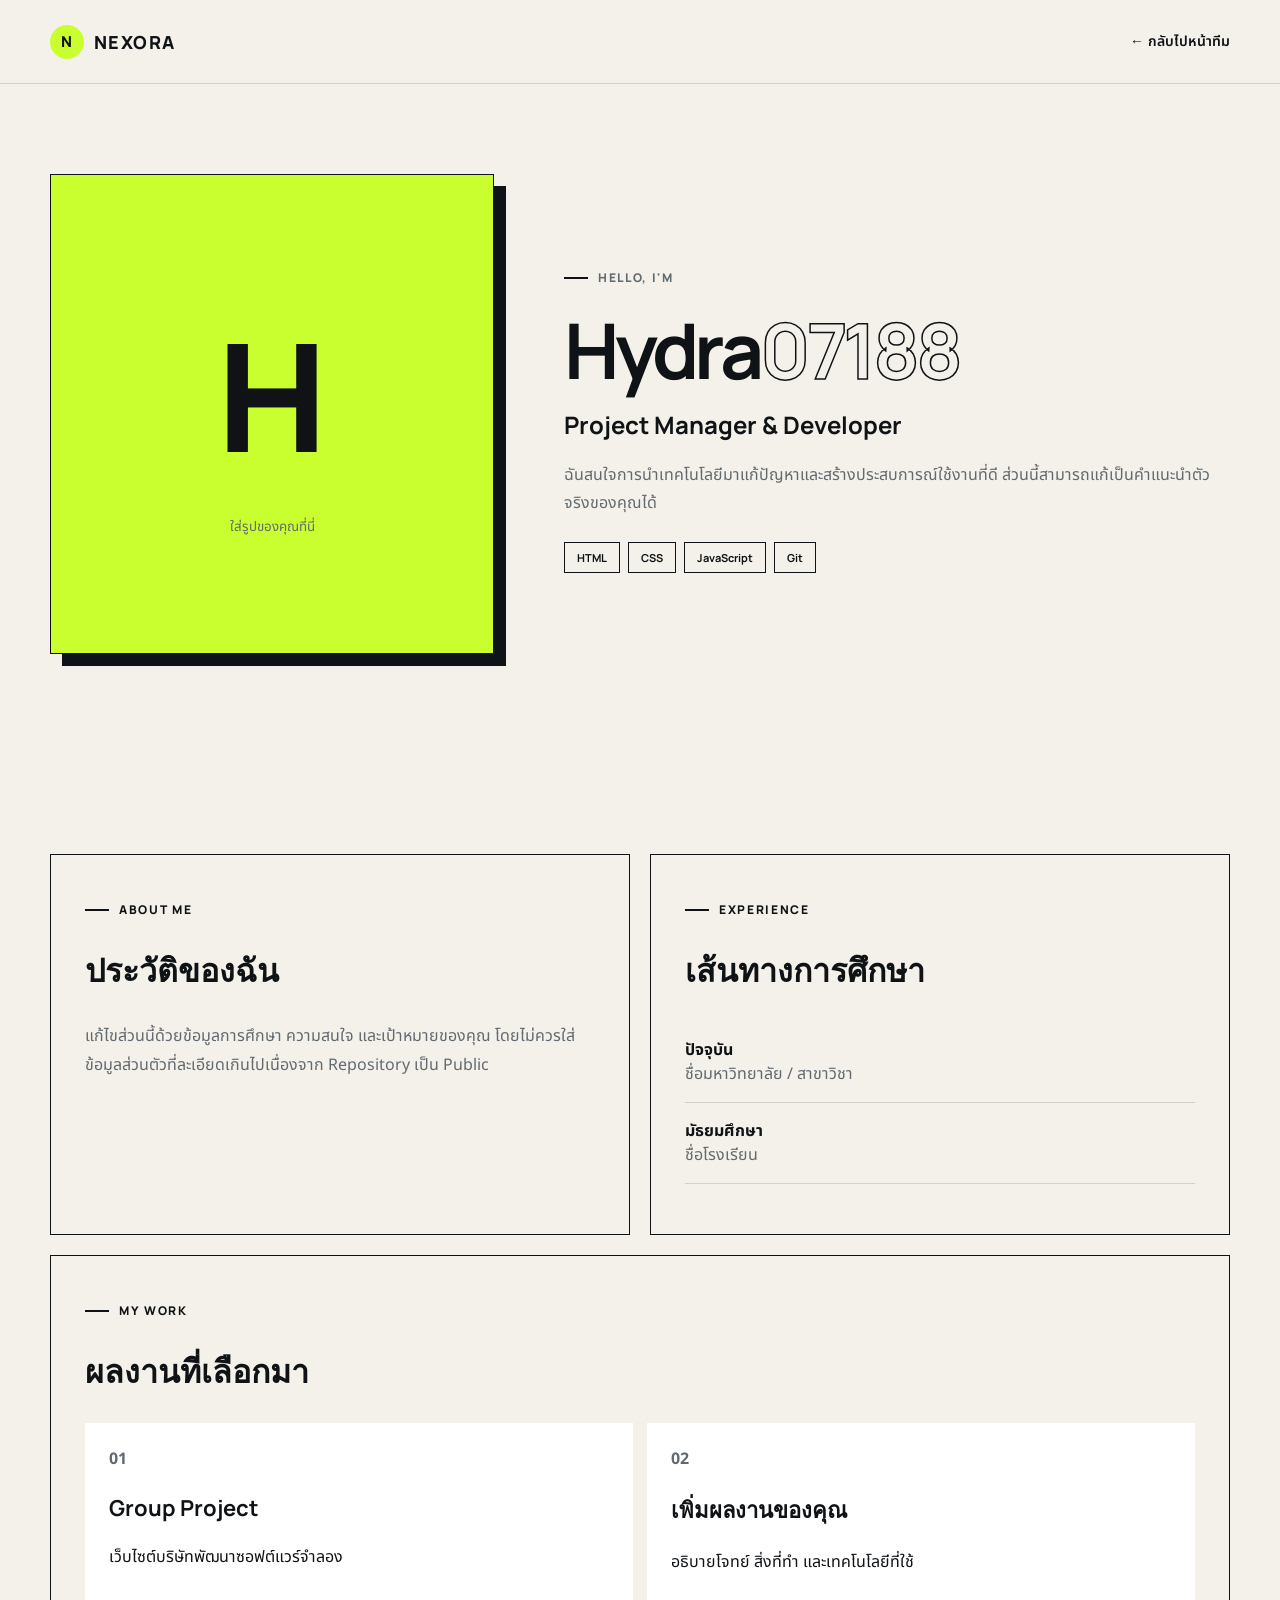
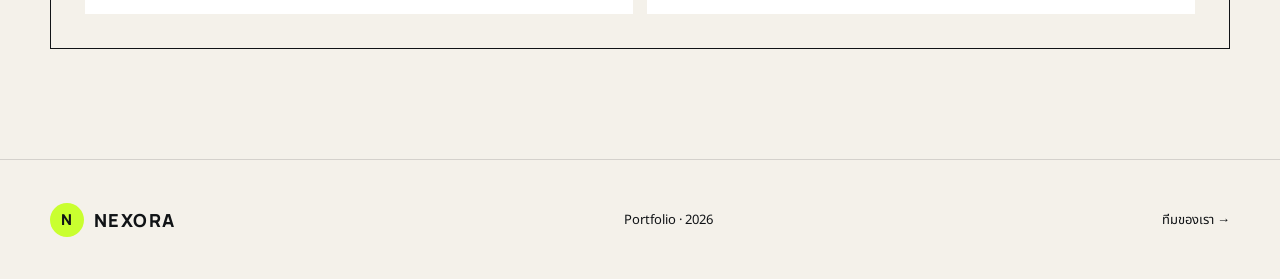
==== portfolio/hydra07188/index.html @ 9b820d0a "สร้างโครงสร้างเริ่มต้นเว็บไซต์กลุ่ม" ====
<!doctype html>
<html lang="th">
  <head>
    <meta charset="UTF-8">
    <meta name="viewport" content="width=device-width, initial-scale=1.0">
    <title>Hydra07188 | Portfolio</title>
    <link rel="preconnect" href="https://fonts.googleapis.com">
    <link rel="preconnect" href="https://fonts.gstatic.com" crossorigin>
    <link href="https://fonts.googleapis.com/css2?family=Manrope:wght@400;600;700;800&family=Noto+Sans+Thai:wght@400;500;600;700&display=swap" rel="stylesheet">
    <link rel="stylesheet" href="../../css/style.css">
    <script src="../../js/script.js" defer></script>
  </head>
  <body class="portfolio-page">
    <header class="site-header">
      <a class="brand" href="../../index.html"><span class="brand-mark">N</span><span>NEXORA</span></a>
      <nav class="site-nav always-visible"><a href="../../team.html">← กลับไปหน้าทีม</a></nav>
    </header>
    <main>
      <section class="profile-hero section-shell">
        <div class="profile-photo reveal"><span>H</span><small>ใส่รูปของคุณที่นี่</small></div>
        <div class="profile-intro reveal">
          <p class="eyebrow"><span></span> HELLO, I'M</p>
          <h1>Hydra<span>07188</span></h1>
          <h2>Project Manager &amp; Developer</h2>
          <p>ฉันสนใจการนำเทคโนโลยีมาแก้ปัญหาและสร้างประสบการณ์ใช้งานที่ดี ส่วนนี้สามารถแก้เป็นคำแนะนำตัวจริงของคุณได้</p>
          <div class="skill-list"><span>HTML</span><span>CSS</span><span>JavaScript</span><span>Git</span></div>
        </div>
      </section>
      <section class="profile-content section-shell section-block">
        <article class="info-block reveal">
          <p class="eyebrow"><span></span> ABOUT ME</p><h2>ประวัติของฉัน</h2>
          <p>แก้ไขส่วนนี้ด้วยข้อมูลการศึกษา ความสนใจ และเป้าหมายของคุณ โดยไม่ควรใส่ข้อมูลส่วนตัวที่ละเอียดเกินไปเนื่องจาก Repository เป็น Public</p>
        </article>
        <article class="info-block reveal">
          <p class="eyebrow"><span></span> EXPERIENCE</p><h2>เส้นทางการศึกษา</h2>
          <ol class="timeline">
            <li><b>ปัจจุบัน</b><span>ชื่อมหาวิทยาลัย / สาขาวิชา</span></li>
            <li><b>มัธยมศึกษา</b><span>ชื่อโรงเรียน</span></li>
          </ol>
        </article>
        <article class="info-block wide reveal">
          <p class="eyebrow"><span></span> MY WORK</p><h2>ผลงานที่เลือกมา</h2>
          <div class="mini-projects">
            <div><strong>01</strong><h3>Group Project</h3><p>เว็บไซต์บริษัทพัฒนาซอฟต์แวร์จำลอง</p></div>
            <div><strong>02</strong><h3>เพิ่มผลงานของคุณ</h3><p>อธิบายโจทย์ สิ่งที่ทำ และเทคโนโลยีที่ใช้</p></div>
          </div>
        </article>
      </section>
    </main>
    <footer><a class="brand" href="../../index.html"><span class="brand-mark">N</span><span>NEXORA</span></a><p>Portfolio · 2026</p><a href="../../team.html">ทีมของเรา →</a></footer>
  </body>
</html>
---- css/style.css ----
:root {
  --ink: #101316;
  --muted: #626a70;
  --paper: #f4f1ea;
  --white: #fff;
  --lime: #c9ff2f;
  --cyan: #2ad7e2;
  --line: rgba(16, 19, 22, .14);
  --display: "Manrope", sans-serif;
  --thai: "Noto Sans Thai", sans-serif;
}

* { box-sizing: border-box; }
html { scroll-behavior: smooth; }
body { margin: 0; color: var(--ink); background: var(--paper); font-family: var(--thai); }
a { color: inherit; text-decoration: none; }
.section-shell { width: min(1180px, calc(100% - 48px)); margin-inline: auto; }
.section-block { padding-block: 110px; }

.site-header { min-height: 84px; padding: 0 max(24px, calc((100vw - 1180px) / 2)); display: flex; align-items: center; justify-content: space-between; border-bottom: 1px solid var(--line); background: rgba(244,241,234,.88); position: sticky; top: 0; z-index: 20; backdrop-filter: blur(14px); }
.brand { display: inline-flex; align-items: center; gap: 10px; font-family: var(--display); font-size: 18px; font-weight: 800; letter-spacing: .08em; }
.brand-mark { width: 34px; height: 34px; display: grid; place-items: center; color: var(--ink); background: var(--lime); border-radius: 50%; font-size: 15px; }
.site-nav { display: flex; gap: 34px; font-size: 14px; font-weight: 600; }
.site-nav a { position: relative; }
.site-nav a::after { content: ""; position: absolute; left: 0; right: 100%; bottom: -9px; height: 2px; background: var(--ink); transition: .25s; }
.site-nav a:hover::after, .site-nav a.active::after { right: 0; }
.menu-button { display: none; border: 1px solid var(--ink); background: transparent; padding: 8px 14px; font: inherit; }

.hero { min-height: 700px; display: grid; grid-template-columns: 1.05fr .95fr; align-items: center; gap: 48px; }
.eyebrow { display: flex; align-items: center; gap: 10px; font-family: var(--display); font-size: 12px; font-weight: 800; letter-spacing: .14em; }
.eyebrow > span { width: 24px; height: 2px; background: var(--ink); }
.hero h1, .page-hero h1, .profile-intro h1 { margin: 24px 0; font-family: var(--display); font-size: clamp(50px, 6vw, 82px); line-height: .98; letter-spacing: -.055em; }
.hero h1 span, .profile-intro h1 span { color: transparent; -webkit-text-stroke: 1.5px var(--ink); }
.hero-description { max-width: 610px; color: var(--muted); font-size: 17px; line-height: 1.8; }
.hero-actions { margin-top: 36px; display: flex; align-items: center; gap: 28px; }
.button { display: inline-flex; align-items: center; gap: 28px; padding: 16px 22px; font-weight: 700; }
.button.primary { background: var(--ink); color: var(--white); box-shadow: 7px 7px 0 var(--lime); }
.button.primary:hover { transform: translate(3px, 3px); box-shadow: 4px 4px 0 var(--lime); }
.text-link { font-weight: 700; border-bottom: 1px solid var(--ink); }

.hero-visual { height: 520px; position: relative; display: grid; place-items: center; overflow: hidden; }
.orbit { position: absolute; border: 1px solid rgba(16,19,22,.28); border-radius: 50%; }
.orbit-one { width: 390px; height: 390px; animation: spin 20s linear infinite; }
.orbit-two { width: 280px; height: 460px; transform: rotate(48deg); border-style: dashed; }
.core-card { width: 225px; aspect-ratio: 1; padding: 28px; display: flex; flex-direction: column; justify-content: space-between; background: var(--ink); color: var(--white); transform: rotate(-6deg); box-shadow: 16px 16px 0 var(--cyan); }
.core-card strong { font-family: var(--display); font-size: 24px; line-height: 1.05; }
.core-card small { font-family: var(--display); letter-spacing: .15em; }
.core-icon { color: var(--lime); font-size: 45px; }
.float-label { position: absolute; padding: 8px 12px; background: var(--lime); font-family: var(--display); font-size: 11px; font-weight: 800; letter-spacing: .1em; }
.label-one { top: 16%; left: 7%; }.label-two { right: 6%; top: 28%; background: var(--cyan); }.label-three { left: 13%; bottom: 17%; background: var(--white); }
@keyframes spin { to { transform: rotate(360deg); } }

.stats-bar { padding: 26px max(24px, calc((100vw - 1180px) / 2)); display: grid; grid-template-columns: repeat(4, 1fr); color: var(--white); background: var(--ink); }
.stats-bar div { display: flex; align-items: center; gap: 14px; border-right: 1px solid rgba(255,255,255,.18); justify-content: center; }
.stats-bar div:last-child { border: 0; }
.stats-bar strong { color: var(--lime); font-family: var(--display); font-size: 27px; }
.stats-bar span { font-family: var(--display); font-size: 10px; letter-spacing: .12em; }

.section-heading { max-width: 650px; }
.section-heading h2, .cta h2 { margin: 18px 0; font-family: var(--display); font-size: clamp(40px, 5vw, 64px); line-height: 1.02; letter-spacing: -.05em; }
.section-heading h2 em, .page-hero h1 em { font-weight: 400; font-style: normal; color: transparent; -webkit-text-stroke: 1.2px var(--ink); }
.section-heading > p:last-child { color: var(--muted); line-height: 1.8; }
.service-grid { margin-top: 54px; display: grid; grid-template-columns: repeat(3, 1fr); gap: 18px; }
.service-card { min-height: 300px; padding: 28px; border: 1px solid var(--ink); display: grid; grid-template-columns: 1fr auto; align-content: space-between; transition: .25s; }
.service-card:hover { transform: translateY(-8px); box-shadow: 8px 8px 0 var(--ink); }
.service-card.featured { background: var(--lime); }
.service-card h3 { grid-column: 1 / -1; margin: 70px 0 0; font-family: var(--display); font-size: 24px; }
.service-card p { grid-column: 1 / -1; margin: 10px 0 0; color: var(--muted); line-height: 1.7; }
.card-number { font-family: var(--display); font-weight: 800; }.card-icon { font-size: 34px; }

.work-section { background: var(--ink); color: var(--white); }
.section-heading.light .eyebrow > span { background: var(--lime); }
.section-heading.light h2 em { -webkit-text-stroke-color: var(--white); }
.project-grid { margin-top: 55px; display: grid; grid-template-columns: 1.25fr .75fr; gap: 18px; }
.project-card { min-height: 330px; padding: 30px; position: relative; overflow: hidden; display: flex; flex-direction: column; justify-content: flex-end; isolation: isolate; }
.project-card::before { content: ""; position: absolute; inset: 0; z-index: -1; opacity: .95; transition: .4s; }
.project-card:hover::before { transform: scale(1.04); }
.project-pos { grid-row: span 2; min-height: 678px; }.project-pos::before { background: radial-gradient(circle at 70% 20%, #d8ff6b 0 12%, transparent 12.5%), linear-gradient(145deg, #164750, #082a2d); }
.project-school::before { background: linear-gradient(135deg, #6145c9, #d5c6ff); }.project-health::before { background: linear-gradient(135deg, #b93d5d, #ff8f9e); }
.project-card p { font-family: var(--display); font-size: 10px; letter-spacing: .15em; }.project-card h3 { margin: 4px 0; font-family: var(--display); font-size: 40px; }.project-card span { opacity: .8; }
.project-note { color: rgba(255,255,255,.55); font-size: 12px; }

.cta { text-align: center; }.cta .eyebrow { justify-content: center; }.cta h2 span { background: var(--lime); padding-inline: 7px; }.cta .button { margin-top: 24px; }
footer { min-height: 120px; padding: 30px max(24px, calc((100vw - 1180px) / 2)); display: flex; align-items: center; justify-content: space-between; border-top: 1px solid var(--line); font-size: 13px; }

.page-hero { padding-block: 110px 65px; }.page-hero h1 { max-width: 900px; }.page-hero > p:last-child { max-width: 650px; color: var(--muted); font-size: 18px; line-height: 1.8; }
.team-grid { padding-top: 20px; display: grid; grid-template-columns: repeat(2, 1fr); gap: 24px; }
.member-card { padding: 22px 22px 30px; border: 1px solid var(--ink); }.member-avatar { height: 340px; margin-bottom: 26px; display: grid; place-items: center; overflow: hidden; background: var(--cyan); }.member-avatar span { font-family: var(--display); font-size: 100px; font-weight: 800; color: rgba(16,19,22,.7); }.avatar-two { background: var(--lime); }.avatar-three { background: #ff8ca4; }.avatar-four { background: #a994ff; }
.member-card > p { font-family: var(--display); font-size: 10px; font-weight: 800; letter-spacing: .13em; }.member-card h2 { margin: 7px 0; font-family: var(--display); font-size: 30px; }.member-card > span { display: block; color: var(--muted); }.member-card > a { margin-top: 24px; display: flex; justify-content: space-between; border-top: 1px solid var(--line); padding-top: 18px; font-weight: 700; }.member-card small { margin-top: 24px; display: block; color: var(--muted); }

.profile-hero { min-height: 660px; display: grid; grid-template-columns: .8fr 1.2fr; gap: 70px; align-items: center; }.profile-photo { height: 480px; display: grid; place-items: center; align-content: center; gap: 20px; background: var(--lime); border: 1px solid var(--ink); box-shadow: 12px 12px 0 var(--ink); }.profile-photo span { font-family: var(--display); font-size: 150px; font-weight: 800; }.profile-photo small { color: var(--muted); }.profile-intro h1 { margin-bottom: 8px; }.profile-intro h2 { font-family: var(--display); }.profile-intro > p { color: var(--muted); line-height: 1.8; }.skill-list { display: flex; flex-wrap: wrap; gap: 8px; margin-top: 24px; }.skill-list span { padding: 7px 12px; border: 1px solid var(--ink); font: 700 11px var(--display); }
.profile-content { display: grid; grid-template-columns: repeat(2, 1fr); gap: 20px; }.info-block { padding: 34px; border: 1px solid var(--ink); }.info-block.wide { grid-column: 1 / -1; }.info-block h2 { font: 700 32px var(--display); }.info-block > p:last-child { color: var(--muted); line-height: 1.8; }.timeline { padding: 0; list-style: none; }.timeline li { padding: 16px 0; display: flex; flex-direction: column; border-bottom: 1px solid var(--line); }.timeline span { color: var(--muted); }.mini-projects { display: grid; grid-template-columns: 1fr 1fr; gap: 14px; }.mini-projects > div { padding: 24px; background: var(--white); }.mini-projects strong { color: var(--muted); }.mini-projects h3 { font: 700 22px var(--display); }

.reveal { opacity: 0; transform: translateY(18px); transition: opacity .65s ease, transform .65s ease; }.reveal.visible { opacity: 1; transform: none; }
@media (prefers-reduced-motion: reduce) { html { scroll-behavior: auto; }.reveal { opacity: 1; transform: none; transition: none; }.orbit { animation: none; } }

@media (max-width: 820px) {
  .section-shell { width: min(100% - 30px, 620px); }.section-block { padding-block: 75px; }
  .menu-button { display: block; }.site-nav:not(.always-visible) { display: none; position: absolute; top: 84px; left: 0; right: 0; padding: 24px; flex-direction: column; background: var(--paper); border-bottom: 1px solid var(--ink); }.site-nav.open { display: flex; }
  .hero { padding-block: 70px; grid-template-columns: 1fr; }.hero-visual { height: 430px; }.hero h1 { font-size: clamp(47px, 13vw, 70px); }
  .stats-bar { grid-template-columns: 1fr 1fr; gap: 24px 0; }.stats-bar div:nth-child(2) { border: 0; }
  .service-grid, .project-grid, .team-grid, .profile-content { grid-template-columns: 1fr; }.project-pos { grid-row: auto; min-height: 430px; }.info-block.wide { grid-column: auto; }
  .profile-hero { padding-block: 60px; grid-template-columns: 1fr; gap: 45px; }.profile-photo { height: 400px; }.mini-projects { grid-template-columns: 1fr; }
  footer { gap: 24px; flex-direction: column; text-align: center; }
}

@media (max-width: 500px) {
  .site-header { min-height: 72px; }.site-nav:not(.always-visible) { top: 72px; }.always-visible a { font-size: 12px; }
  .hero-actions { align-items: flex-start; flex-direction: column; }.hero-visual { height: 360px; }.orbit-one { width: 300px; height: 300px; }.orbit-two { width: 200px; height: 350px; }.core-card { width: 180px; }
  .stats-bar { grid-template-columns: 1fr; }.stats-bar div { border-right: 0; border-bottom: 1px solid rgba(255,255,255,.16); padding-bottom: 16px; }.stats-bar div:last-child { border: 0; }
  .member-avatar { height: 270px; }.profile-photo { height: 340px; }
}
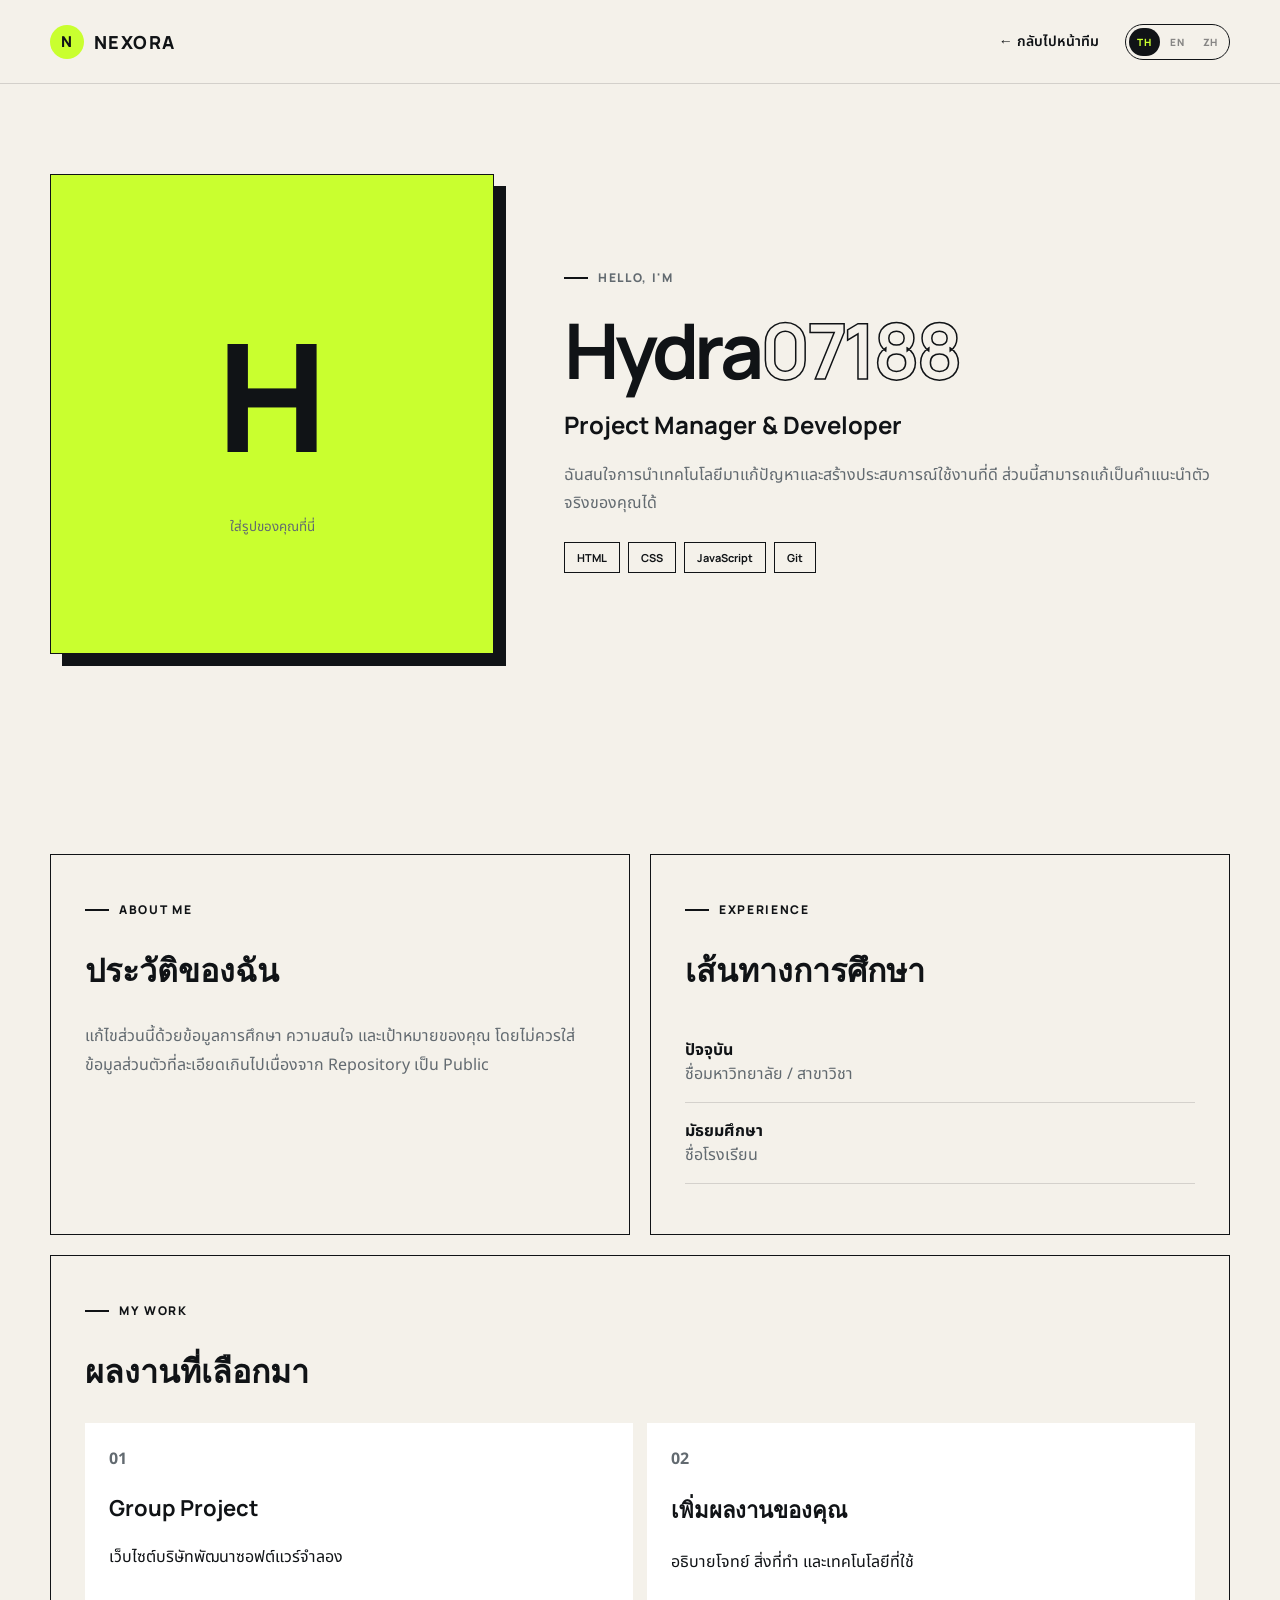
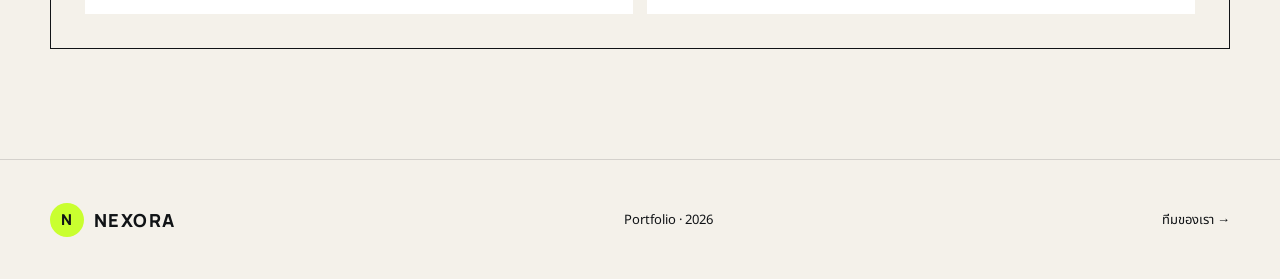
==== commit 73edc649: "UI fixed / Add languages support (EN/ZH)" ====
--- a/portfolio/hydra07188/index.html
+++ b/portfolio/hydra07188/index.html
@@ -13,41 +13,43 @@
   <body class="portfolio-page">
     <header class="site-header">
       <a class="brand" href="../../index.html"><span class="brand-mark">N</span><span>NEXORA</span></a>
-      <nav class="site-nav always-visible"><a href="../../team.html">← กลับไปหน้าทีม</a></nav>
+      <div class="header-actions">
+        <nav class="site-nav always-visible"><a href="../../team.html" data-i18n="portfolio.backToTeam">← กลับไปหน้าทีม</a></nav>
+        <div class="language-toggle" role="group" aria-label="เลือกภาษา" data-i18n-aria-label="common.chooseLanguage"><button type="button" data-language="th" aria-label="ภาษาไทย">TH</button><button type="button" data-language="en" aria-label="English">EN</button><button type="button" data-language="zh" aria-label="简体中文">ZH</button></div>
+      </div>
     </header>
     <main>
       <section class="profile-hero section-shell">
-        <div class="profile-photo reveal"><span>H</span><small>ใส่รูปของคุณที่นี่</small></div>
+        <div class="profile-photo reveal"><span>H</span><small data-i18n="portfolio.photoPlaceholder">ใส่รูปของคุณที่นี่</small></div>
         <div class="profile-intro reveal">
           <p class="eyebrow"><span></span> HELLO, I'M</p>
           <h1>Hydra<span>07188</span></h1>
           <h2>Project Manager &amp; Developer</h2>
-          <p>ฉันสนใจการนำเทคโนโลยีมาแก้ปัญหาและสร้างประสบการณ์ใช้งานที่ดี ส่วนนี้สามารถแก้เป็นคำแนะนำตัวจริงของคุณได้</p>
+          <p data-i18n="portfolio.intro">ฉันสนใจการนำเทคโนโลยีมาแก้ปัญหาและสร้างประสบการณ์ใช้งานที่ดี ส่วนนี้สามารถแก้เป็นคำแนะนำตัวจริงของคุณได้</p>
           <div class="skill-list"><span>HTML</span><span>CSS</span><span>JavaScript</span><span>Git</span></div>
         </div>
       </section>
       <section class="profile-content section-shell section-block">
         <article class="info-block reveal">
-          <p class="eyebrow"><span></span> ABOUT ME</p><h2>ประวัติของฉัน</h2>
-          <p>แก้ไขส่วนนี้ด้วยข้อมูลการศึกษา ความสนใจ และเป้าหมายของคุณ โดยไม่ควรใส่ข้อมูลส่วนตัวที่ละเอียดเกินไปเนื่องจาก Repository เป็น Public</p>
+          <p class="eyebrow"><span></span> ABOUT ME</p><h2 data-i18n="portfolio.aboutTitle">ประวัติของฉัน</h2>
+          <p data-i18n="portfolio.aboutDescription">แก้ไขส่วนนี้ด้วยข้อมูลการศึกษา ความสนใจ และเป้าหมายของคุณ โดยไม่ควรใส่ข้อมูลส่วนตัวที่ละเอียดเกินไปเนื่องจาก Repository เป็น Public</p>
         </article>
         <article class="info-block reveal">
-          <p class="eyebrow"><span></span> EXPERIENCE</p><h2>เส้นทางการศึกษา</h2>
+          <p class="eyebrow"><span></span> EXPERIENCE</p><h2 data-i18n="portfolio.educationTitle">เส้นทางการศึกษา</h2>
           <ol class="timeline">
-            <li><b>ปัจจุบัน</b><span>ชื่อมหาวิทยาลัย / สาขาวิชา</span></li>
-            <li><b>มัธยมศึกษา</b><span>ชื่อโรงเรียน</span></li>
+            <li><b data-i18n="portfolio.present">ปัจจุบัน</b><span data-i18n="portfolio.university">ชื่อมหาวิทยาลัย / สาขาวิชา</span></li>
+            <li><b data-i18n="portfolio.secondarySchool">มัธยมศึกษา</b><span data-i18n="portfolio.schoolName">ชื่อโรงเรียน</span></li>
           </ol>
         </article>
         <article class="info-block wide reveal">
-          <p class="eyebrow"><span></span> MY WORK</p><h2>ผลงานที่เลือกมา</h2>
+          <p class="eyebrow"><span></span> MY WORK</p><h2 data-i18n="portfolio.selectedWork">ผลงานที่เลือกมา</h2>
           <div class="mini-projects">
-            <div><strong>01</strong><h3>Group Project</h3><p>เว็บไซต์บริษัทพัฒนาซอฟต์แวร์จำลอง</p></div>
-            <div><strong>02</strong><h3>เพิ่มผลงานของคุณ</h3><p>อธิบายโจทย์ สิ่งที่ทำ และเทคโนโลยีที่ใช้</p></div>
+            <div><strong>01</strong><h3>Group Project</h3><p data-i18n="portfolio.groupProjectDescription">เว็บไซต์บริษัทพัฒนาซอฟต์แวร์จำลอง</p></div>
+            <div><strong>02</strong><h3 data-i18n="portfolio.addProject">เพิ่มผลงานของคุณ</h3><p data-i18n="portfolio.addProjectDescription">อธิบายโจทย์ สิ่งที่ทำ และเทคโนโลยีที่ใช้</p></div>
           </div>
         </article>
       </section>
     </main>
-    <footer><a class="brand" href="../../index.html"><span class="brand-mark">N</span><span>NEXORA</span></a><p>Portfolio · 2026</p><a href="../../team.html">ทีมของเรา →</a></footer>
+    <footer><a class="brand" href="../../index.html"><span class="brand-mark">N</span><span>NEXORA</span></a><p>Portfolio · 2026</p><a href="../../team.html" data-i18n="common.ourTeam">ทีมของเรา →</a></footer>
   </body>
 </html>
-
--- a/css/style.css
+++ b/css/style.css
@@ -8,11 +8,14 @@
   --line: rgba(16, 19, 22, .14);
   --display: "Manrope", sans-serif;
   --thai: "Noto Sans Thai", sans-serif;
+  --chinese: "PingFang SC", "Microsoft YaHei", "Noto Sans SC", sans-serif;
 }
 
 * { box-sizing: border-box; }
 html { scroll-behavior: smooth; }
 body { margin: 0; color: var(--ink); background: var(--paper); font-family: var(--thai); }
+html[lang="en"] body { font-family: var(--display); }
+html[lang="zh-CN"] body { font-family: var(--chinese); }
 a { color: inherit; text-decoration: none; }
 .section-shell { width: min(1180px, calc(100% - 48px)); margin-inline: auto; }
 .section-block { padding-block: 110px; }
@@ -20,11 +23,17 @@
 .site-header { min-height: 84px; padding: 0 max(24px, calc((100vw - 1180px) / 2)); display: flex; align-items: center; justify-content: space-between; border-bottom: 1px solid var(--line); background: rgba(244,241,234,.88); position: sticky; top: 0; z-index: 20; backdrop-filter: blur(14px); }
 .brand { display: inline-flex; align-items: center; gap: 10px; font-family: var(--display); font-size: 18px; font-weight: 800; letter-spacing: .08em; }
 .brand-mark { width: 34px; height: 34px; display: grid; place-items: center; color: var(--ink); background: var(--lime); border-radius: 50%; font-size: 15px; }
+.header-actions { display: flex; align-items: center; gap: 26px; }
 .site-nav { display: flex; gap: 34px; font-size: 14px; font-weight: 600; }
 .site-nav a { position: relative; }
 .site-nav a::after { content: ""; position: absolute; left: 0; right: 100%; bottom: -9px; height: 2px; background: var(--ink); transition: .25s; }
 .site-nav a:hover::after, .site-nav a.active::after { right: 0; }
 .menu-button { display: none; border: 1px solid var(--ink); background: transparent; padding: 8px 14px; font: inherit; }
+.language-toggle { padding: 3px; display: inline-flex; align-items: center; gap: 2px; border: 1px solid var(--ink); border-radius: 999px; background: transparent; color: var(--ink); font: 800 10px var(--display); letter-spacing: .06em; }
+.language-toggle button { min-width: 31px; padding: 7px 8px; border: 0; border-radius: 999px; background: transparent; color: inherit; cursor: pointer; font: inherit; letter-spacing: inherit; opacity: .48; transition: background-color .2s ease, color .2s ease, opacity .2s ease; }
+.language-toggle button:hover { opacity: .8; }
+.language-toggle button.active { background: var(--ink); color: var(--lime); opacity: 1; }
+.language-toggle button:focus-visible { outline: 3px solid var(--cyan); outline-offset: 2px; }
 
 .hero { min-height: 700px; display: grid; grid-template-columns: 1.05fr .95fr; align-items: center; gap: 48px; }
 .eyebrow { display: flex; align-items: center; gap: 10px; font-family: var(--display); font-size: 12px; font-weight: 800; letter-spacing: .14em; }
@@ -72,15 +81,24 @@
 .section-heading.light .eyebrow > span { background: var(--lime); }
 .section-heading.light h2 em { -webkit-text-stroke-color: var(--white); }
 .project-grid { margin-top: 55px; display: grid; grid-template-columns: 1.25fr .75fr; gap: 18px; }
-.project-card { min-height: 330px; padding: 30px; position: relative; overflow: hidden; display: flex; flex-direction: column; justify-content: flex-end; isolation: isolate; }
-.project-card::before { content: ""; position: absolute; inset: 0; z-index: -1; opacity: .95; transition: .4s; }
-.project-card:hover::before { transform: scale(1.04); }
+.project-card { --spot-x: 50%; --spot-y: 50%; min-height: 330px; padding: 30px; position: relative; overflow: hidden; display: flex; flex-direction: column; justify-content: flex-end; isolation: isolate; transform-style: preserve-3d; will-change: transform; box-shadow: 0 0 0 rgba(0,0,0,0); }
+.project-card::before { content: ""; position: absolute; inset: -7%; z-index: -2; opacity: .95; background-size: 125% 125%; background-position: 50% 50%; animation: project-artwork 9s ease-in-out infinite alternate; transition: filter .45s ease, opacity .45s ease; }
+.project-card::after { content: ""; position: absolute; inset: 0; z-index: -1; pointer-events: none; opacity: 0; background: radial-gradient(circle at var(--spot-x) var(--spot-y), rgba(255,255,255,.5) 0, rgba(255,255,255,.18) 12%, transparent 34%); mix-blend-mode: screen; transition: opacity .35s ease; }
+.project-card:hover { box-shadow: 0 26px 60px rgba(0,0,0,.32); }
+.project-card:hover::before { filter: saturate(1.25) contrast(1.06); opacity: 1; }
+.project-card:hover::after { opacity: 1; }
+.project-card > * { position: relative; z-index: 1; transform: translateZ(36px); transition: transform .45s cubic-bezier(.2,.8,.2,1), letter-spacing .45s ease, opacity .45s ease; }
+.project-card:hover > p { transform: translate3d(0,-8px,42px); }
+.project-card:hover > h3 { transform: translate3d(0,-7px,52px); letter-spacing: -.035em; text-shadow: 0 10px 28px rgba(0,0,0,.28); }
+.project-card:hover > span { transform: translate3d(0,-5px,40px); opacity: 1; }
 .project-pos { grid-row: span 2; min-height: 678px; }.project-pos::before { background: radial-gradient(circle at 70% 20%, #d8ff6b 0 12%, transparent 12.5%), linear-gradient(145deg, #164750, #082a2d); }
 .project-school::before { background: linear-gradient(135deg, #6145c9, #d5c6ff); }.project-health::before { background: linear-gradient(135deg, #b93d5d, #ff8f9e); }
-.project-card p { font-family: var(--display); font-size: 10px; letter-spacing: .15em; }.project-card h3 { margin: 4px 0; font-family: var(--display); font-size: 40px; }.project-card span { opacity: .8; }
+.project-school::before { animation-delay: -3s; }.project-health::before { animation-delay: -6s; }
+.project-card p { width: max-content; padding: 7px 10px; margin-bottom: 7px; font-family: var(--display); font-size: 10px; font-weight: 800; letter-spacing: .15em; border: 1px solid rgba(255,255,255,.45); background: rgba(0,0,0,.13); backdrop-filter: blur(8px); }.project-card h3 { margin: 4px 0; font-family: var(--display); font-size: 40px; }.project-card span { max-width: 540px; opacity: .8; line-height: 1.65; }
+@keyframes project-artwork { 0% { background-position: 42% 44%; } 100% { background-position: 58% 56%; } }
 .project-note { color: rgba(255,255,255,.55); font-size: 12px; }
 
-.cta { text-align: center; }.cta .eyebrow { justify-content: center; }.cta h2 span { background: var(--lime); padding-inline: 7px; }.cta .button { margin-top: 24px; }
+.cta { text-align: center; }.cta .eyebrow { justify-content: center; }.cta h2 { line-height: 1.25; }.cta h2 span { padding-inline: 7px; background: linear-gradient(to top, var(--lime) 0 72%, transparent 72%); color: var(--ink); box-decoration-break: clone; -webkit-box-decoration-break: clone; }.cta .button { margin-top: 24px; }
 footer { min-height: 120px; padding: 30px max(24px, calc((100vw - 1180px) / 2)); display: flex; align-items: center; justify-content: space-between; border-top: 1px solid var(--line); font-size: 13px; }
 
 .page-hero { padding-block: 110px 65px; }.page-hero h1 { max-width: 900px; }.page-hero > p:last-child { max-width: 650px; color: var(--muted); font-size: 18px; line-height: 1.8; }
@@ -92,11 +110,18 @@
 .profile-content { display: grid; grid-template-columns: repeat(2, 1fr); gap: 20px; }.info-block { padding: 34px; border: 1px solid var(--ink); }.info-block.wide { grid-column: 1 / -1; }.info-block h2 { font: 700 32px var(--display); }.info-block > p:last-child { color: var(--muted); line-height: 1.8; }.timeline { padding: 0; list-style: none; }.timeline li { padding: 16px 0; display: flex; flex-direction: column; border-bottom: 1px solid var(--line); }.timeline span { color: var(--muted); }.mini-projects { display: grid; grid-template-columns: 1fr 1fr; gap: 14px; }.mini-projects > div { padding: 24px; background: var(--white); }.mini-projects strong { color: var(--muted); }.mini-projects h3 { font: 700 22px var(--display); }
 
 .reveal { opacity: 0; transform: translateY(18px); transition: opacity .65s ease, transform .65s ease; }.reveal.visible { opacity: 1; transform: none; }
-@media (prefers-reduced-motion: reduce) { html { scroll-behavior: auto; }.reveal { opacity: 1; transform: none; transition: none; }.orbit { animation: none; } }
+.project-card.reveal.visible { transition: transform .16s ease-out, box-shadow .45s ease, opacity .65s ease; }
+@media (prefers-reduced-motion: reduce) { html { scroll-behavior: auto; }.reveal { opacity: 1; transform: none; transition: none; }.orbit, .project-card::before { animation: none; }.project-card, .project-card > * { transform: none !important; transition: none; } }
+
+@media (hover: none), (pointer: coarse) {
+  .project-card::after { display: none; }
+  .project-card:hover { box-shadow: none; }
+  .project-card > * { transform: none; }
+}
 
 @media (max-width: 820px) {
   .section-shell { width: min(100% - 30px, 620px); }.section-block { padding-block: 75px; }
-  .menu-button { display: block; }.site-nav:not(.always-visible) { display: none; position: absolute; top: 84px; left: 0; right: 0; padding: 24px; flex-direction: column; background: var(--paper); border-bottom: 1px solid var(--ink); }.site-nav.open { display: flex; }
+  .header-actions { gap: 10px; }.menu-button { display: block; }.site-nav:not(.always-visible) { display: none; position: absolute; top: 84px; left: 0; right: 0; padding: 24px; flex-direction: column; background: var(--paper); border-bottom: 1px solid var(--ink); }.site-nav.open { display: flex; }
   .hero { padding-block: 70px; grid-template-columns: 1fr; }.hero-visual { height: 430px; }.hero h1 { font-size: clamp(47px, 13vw, 70px); }
   .stats-bar { grid-template-columns: 1fr 1fr; gap: 24px 0; }.stats-bar div:nth-child(2) { border: 0; }
   .service-grid, .project-grid, .team-grid, .profile-content { grid-template-columns: 1fr; }.project-pos { grid-row: auto; min-height: 430px; }.info-block.wide { grid-column: auto; }
@@ -105,9 +130,8 @@
 }
 
 @media (max-width: 500px) {
-  .site-header { min-height: 72px; }.site-nav:not(.always-visible) { top: 72px; }.always-visible a { font-size: 12px; }
+  .site-header { min-height: 72px; }.site-nav:not(.always-visible) { top: 72px; }.always-visible a { font-size: 12px; }.language-toggle button { min-width: 27px; padding: 6px; }.site-header .brand > span:last-child { display: none; }
   .hero-actions { align-items: flex-start; flex-direction: column; }.hero-visual { height: 360px; }.orbit-one { width: 300px; height: 300px; }.orbit-two { width: 200px; height: 350px; }.core-card { width: 180px; }
   .stats-bar { grid-template-columns: 1fr; }.stats-bar div { border-right: 0; border-bottom: 1px solid rgba(255,255,255,.16); padding-bottom: 16px; }.stats-bar div:last-child { border: 0; }
   .member-avatar { height: 270px; }.profile-photo { height: 340px; }
 }
-
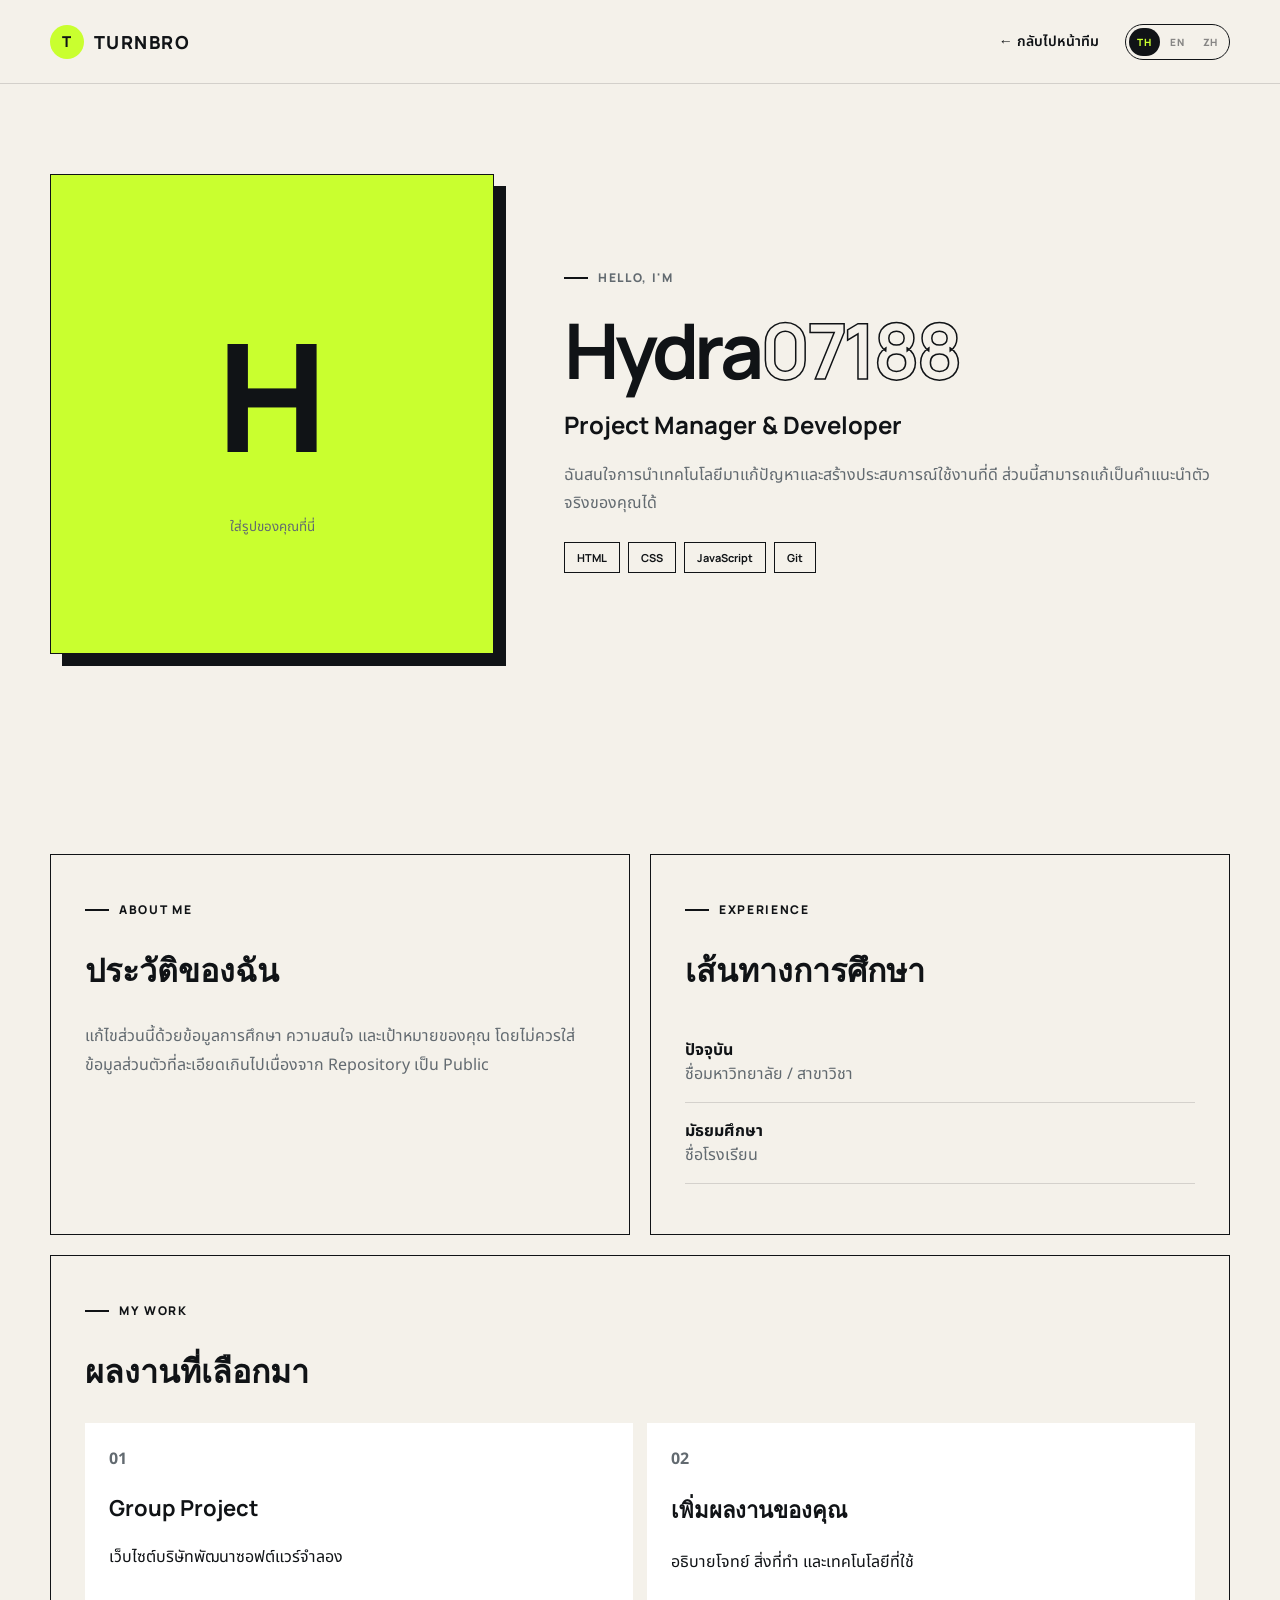
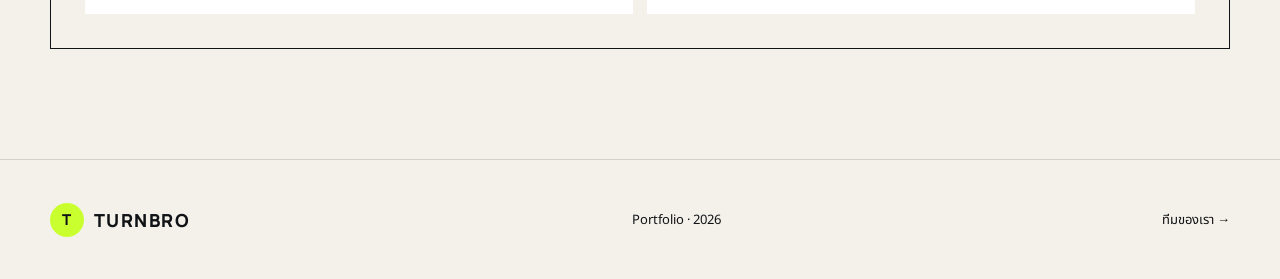
==== commit b31430cc: "Company name release" ====
--- a/portfolio/hydra07188/index.html
+++ b/portfolio/hydra07188/index.html
@@ -12,7 +12,7 @@
   </head>
   <body class="portfolio-page">
     <header class="site-header">
-      <a class="brand" href="../../index.html"><span class="brand-mark">N</span><span>NEXORA</span></a>
+      <a class="brand" href="../../index.html"><span class="brand-mark">T</span><span>TURNBRO</span></a>
       <div class="header-actions">
         <nav class="site-nav always-visible"><a href="../../team.html" data-i18n="portfolio.backToTeam">← กลับไปหน้าทีม</a></nav>
         <div class="language-toggle" role="group" aria-label="เลือกภาษา" data-i18n-aria-label="common.chooseLanguage"><button type="button" data-language="th" aria-label="ภาษาไทย">TH</button><button type="button" data-language="en" aria-label="English">EN</button><button type="button" data-language="zh" aria-label="简体中文">ZH</button></div>
@@ -50,6 +50,6 @@
         </article>
       </section>
     </main>
-    <footer><a class="brand" href="../../index.html"><span class="brand-mark">N</span><span>NEXORA</span></a><p>Portfolio · 2026</p><a href="../../team.html" data-i18n="common.ourTeam">ทีมของเรา →</a></footer>
+    <footer><a class="brand" href="../../index.html"><span class="brand-mark">T</span><span>TURNBRO</span></a><p>Portfolio · 2026</p><a href="../../team.html" data-i18n="common.ourTeam">ทีมของเรา →</a></footer>
   </body>
 </html>
